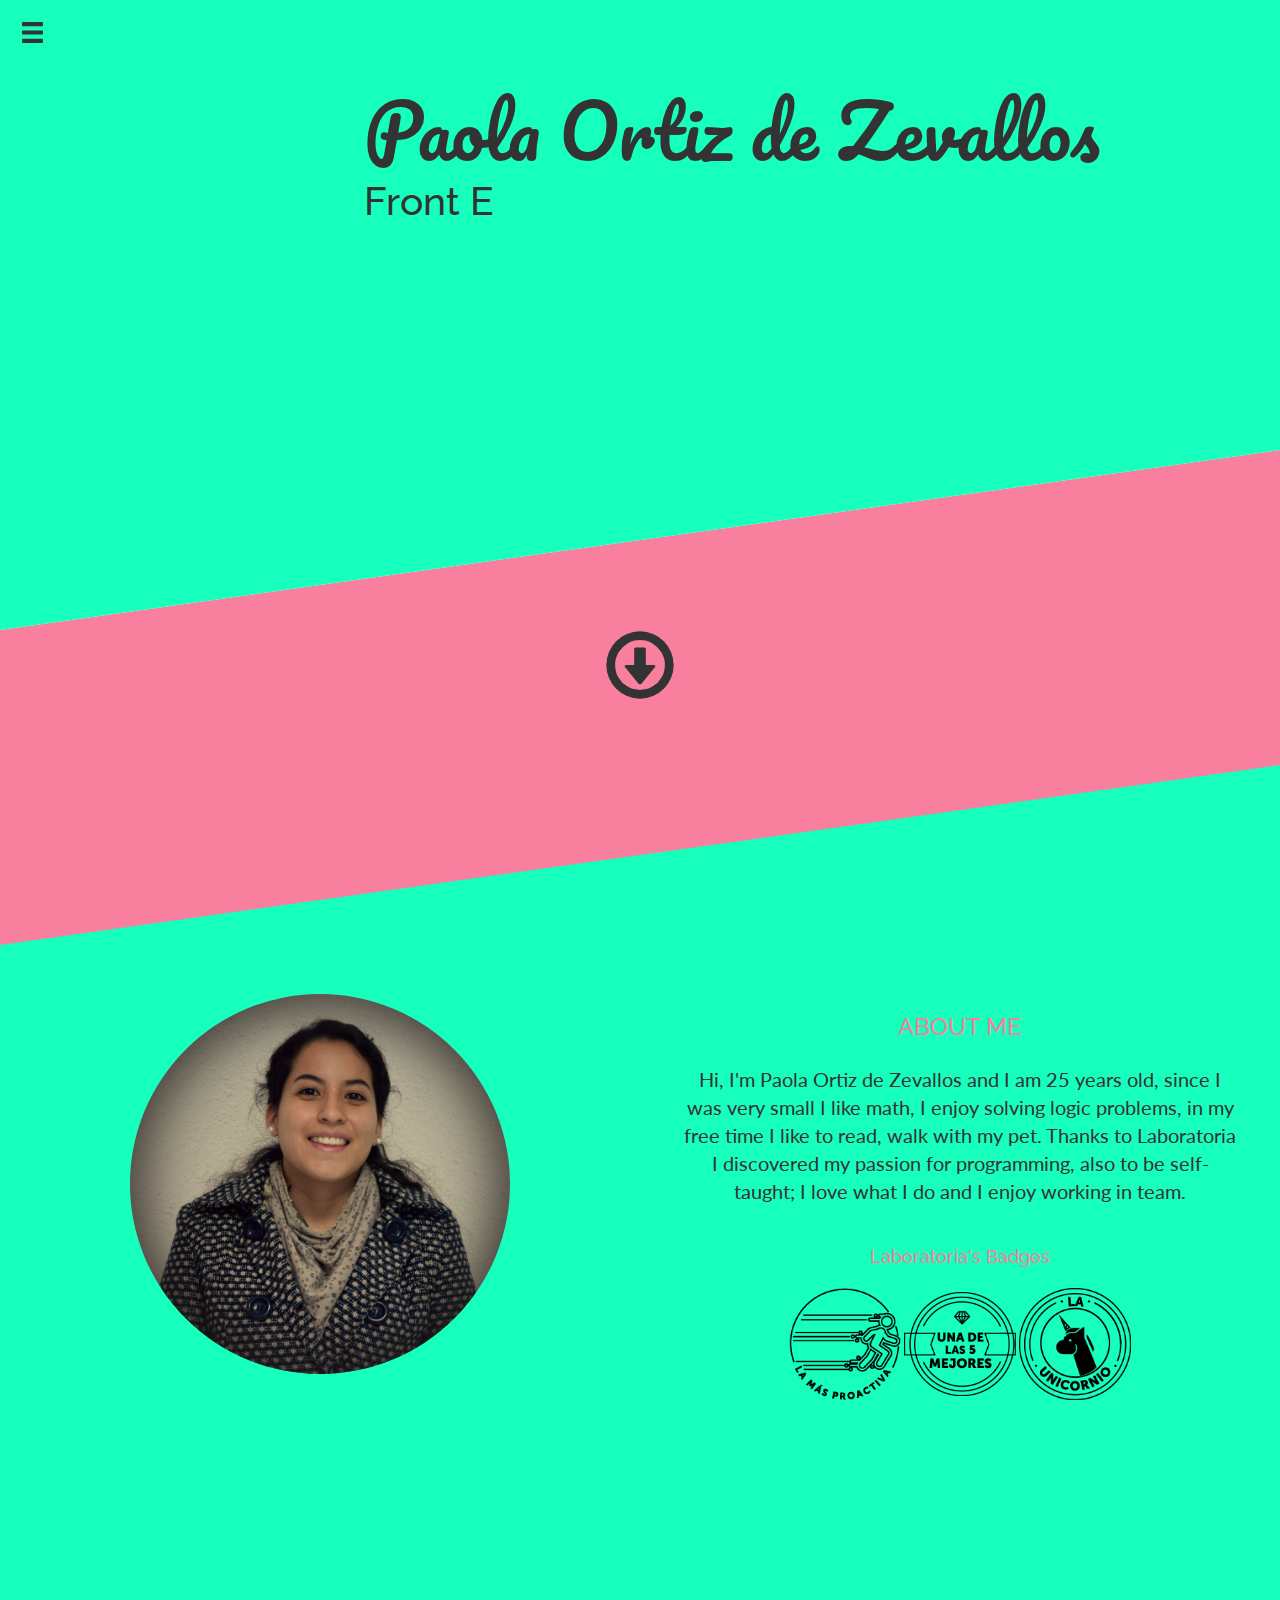
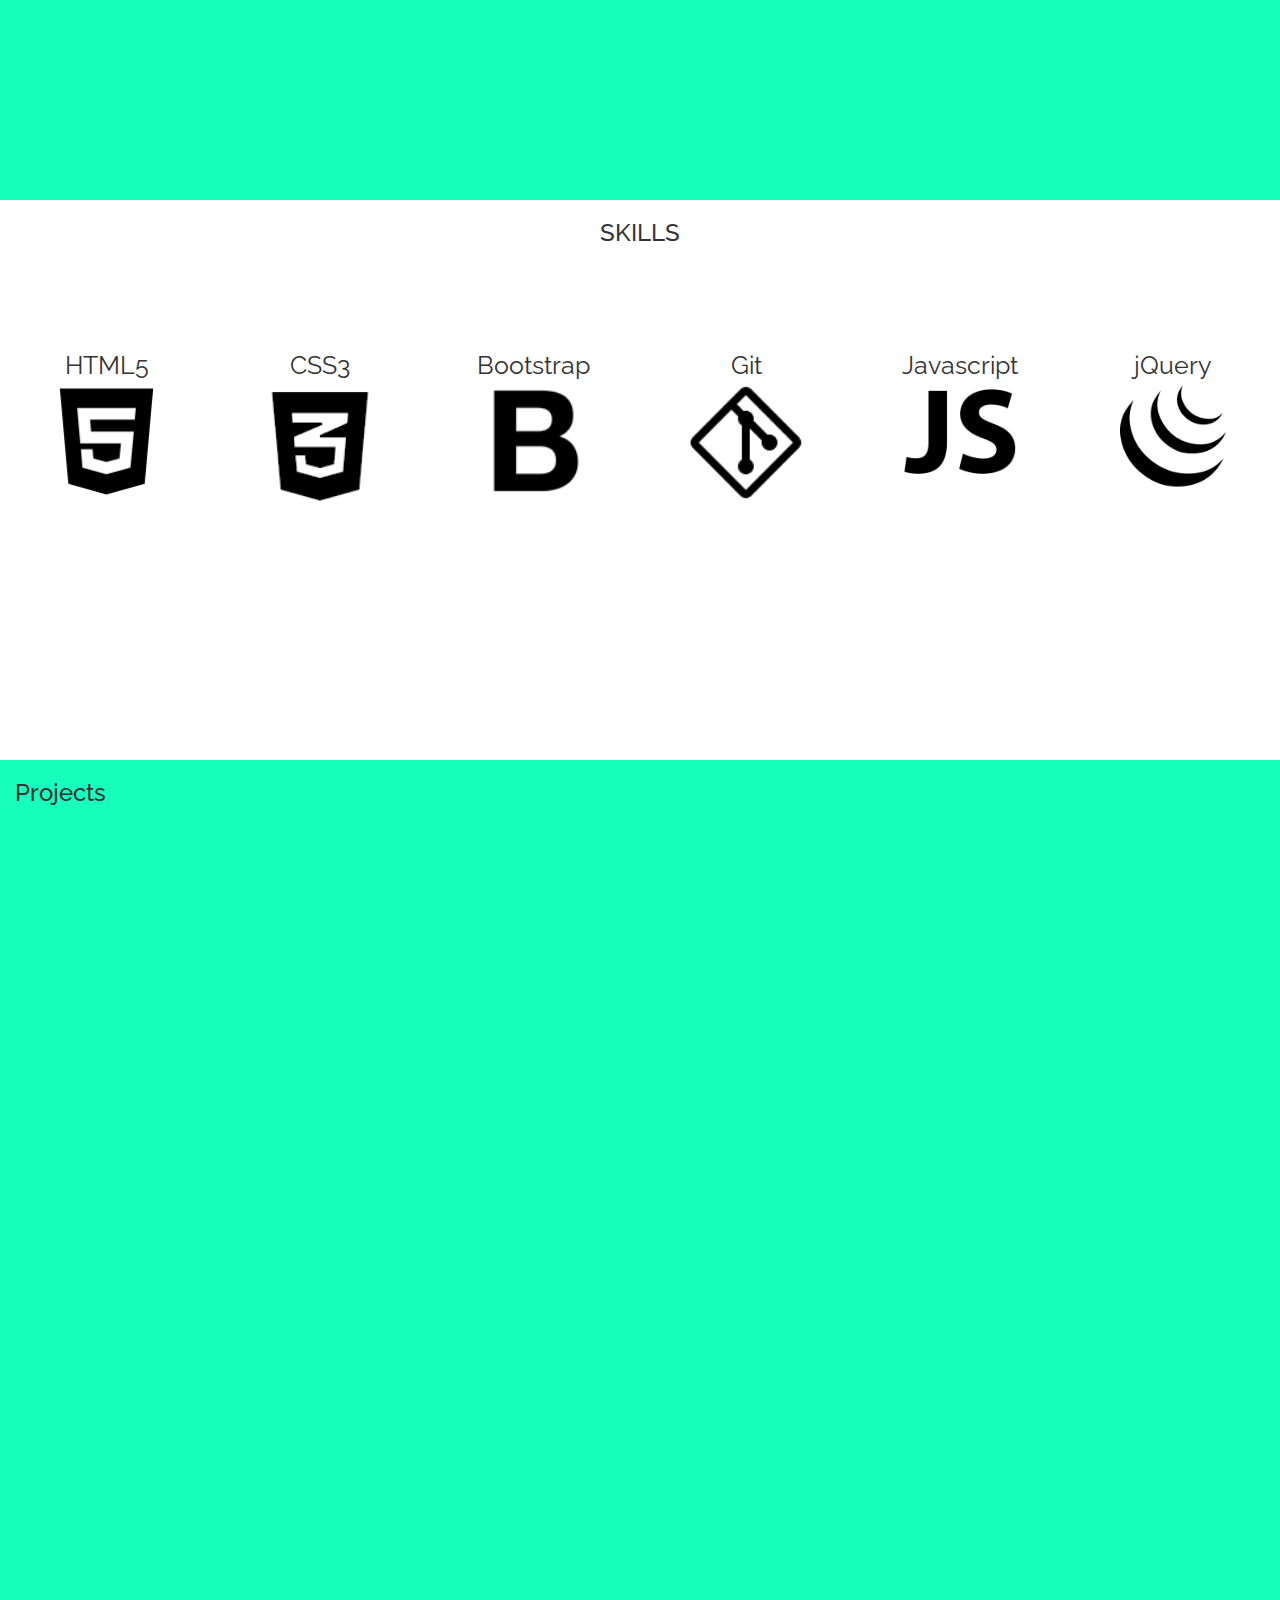
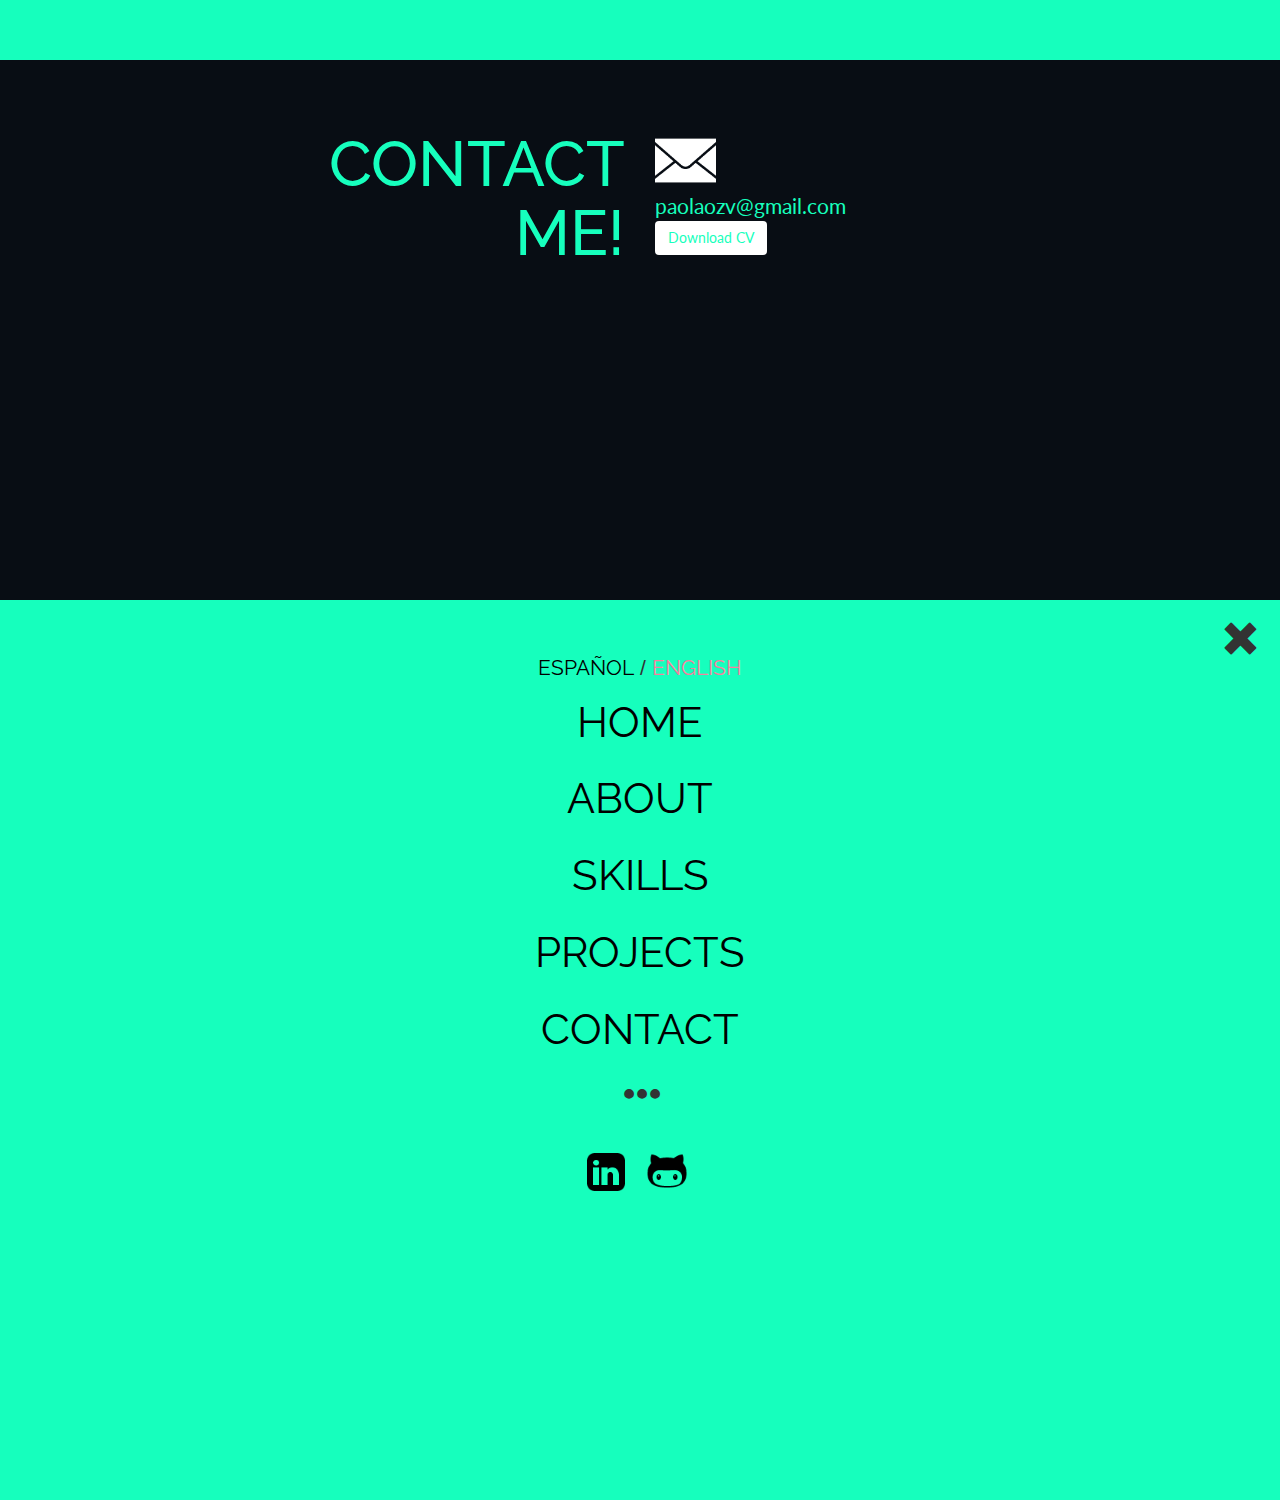
==== index.html @ b57d27dd "primeros cambios" ====
<!DOCTYPE html>
<html lang="en">
	<head>
		<meta charset="UTF-8">
		<title>Paola Ortiz de Zevallos</title>
		<meta http-equiv="X-UA-Compatible" content="IE=edge">
		<meta name="viewport" content="width=device-width, initial-scale=1">
		<link rel="shortcut icon" href="img/icon.ico">
		<link rel="stylesheet" href="css/vendor/bootstrap.min.css">
		<link rel="stylesheet" href="css/main.css">
		<link rel="stylesheet" href="css/queries.css">
		<link rel="stylesheet" href="css/vendor/animate.css">
		<link rel="stylesheet" href="css/vendor/hover.css">
		<link href="https://fonts.googleapis.com/css?family=Lato|Pacifico|Raleway:700" rel="stylesheet">
	</head>
	<body>
		<header class="header" id="home">
			<nav class="nav-corner">
				<div class="content-menu">
					<span class="glyphicon glyphicon-menu-hamburger menu"></span>
				</div>
			</nav>
			<div class="name"></div>
			<div class="title">
				<h1 class="pacific">Paola Ortiz de Zevallos</h1>
				<h4 class="study raleway txt">Front End Developer</h4>
			</div>
			<div class="gif">
				<div class="text-center icon">
					<span class="glyphicon glyphicon-download icon-down animated infinite pulse"></span>
				</div>
			</div>
		</header>
		<section id="about" class="container-fluid about">
			<div class="row pd-top">
				<div class="col-xs-12 col-sm-6 col-md-6 text-center">
					<div class="image"></div>
				</div>
				<div class="col-xs-12 col-sm-6 col-md-6 text-center pd-l">
					<h3 class="raleway rosado">ABOUT ME</h3>
					<p class="lato descrip">Hi, I'm Paola Ortiz de Zevallos and I am 25 years old, since I was very small I like math, I enjoy solving logic problems, in my free time I like to read, walk with my pet. Thanks to Laboratoria I discovered my passion for programming, also to be self-taught; I love what I do and I enjoy working in team.</p>
					<div class="pin">
						<h4 class="raleway rosado badges">Laboratoria's Badges</h4>
						<img src="img/proactiva.png" class="pines">
						<img src="img/5mejores.png" class="pines">
						<img src="img/unicornio.png" class="pines">
					</div>
				</div>
			</div>
		</section>
		<section id="skills" class="skills">
			<h3 class="text-center raleway">SKILLS</h3>
			<div class="container-fluid">
				<div class="row pd-top-skills">
					<div class="col-lg-2 col-md-2 col-sm-4 col-xs-4 text-center">
						<span class="raleway text-sk">HTML5</span><br>
						<img src="img/html.png" class="html hvr-grow-shadow">
					</div>
					<div class="col-lg-2 col-md-2 col-sm-4 col-xs-4 text-center">
						<span class="raleway text-sk">CSS3</span><br>
						<img src="img/css.png" class="css hvr-grow-shadow">
					</div>
					<div class="col-lg-2 col-md-2 col-sm-4 col-xs-4 text-center mg-bt">
						<span class="raleway text-sk">Bootstrap</span><br>
						<img src="img/bootstrap.png" class="bootstrap hvr-grow-shadow">
					</div>
					<div class="col-lg-2 col-md-2 col-sm-4 col-xs-4 text-center">
						<span class="raleway text-sk">Git</span><br>
						<img src="img/git.png" class="git hvr-grow-shadow">
					</div>
					<div class="col-lg-2 col-md-2 col-sm-4 col-xs-4 text-center">
						<span class="raleway text-sk">Javascript</span><br>
						<img src="img/js.png" class="js hvr-grow-shadow">
					</div>
					<div class="col-lg-2 col-md-2 col-sm-4 col-xs-4 text-center">
						<span class="raleway text-sk">jQuery</span><br>
						<img src="img/jquery.png" class="jquery hvr-grow-shadow">
					</div>
				</div>
			</div>
		</section>
		<section id="projects" class="container-fluid projects">
			<div class="row">
				<div class="col-xs-12 col-sm-12 col-md-6 col-lg-6">
					<h3 class="raleway">Projects</h3>
				</div>
			</div>
		</section>
		<footer id="contact" class="footer container-fluid">
			<div class="row">
				<div class="col-xs-12 col-sm-12 col-md-6 col-lg-6">
					<h3 class="raleway verde contact text-right"><span>CONTACT</span><br><span>ME!</span></h3>
				</div>
				<div class="col-xs-12 col-sm-12 col-md-6 col-lg-6">
					<img src="img/mail.png" class="mail"><br>
					<a href="mailto:paolaozv@gmail.com" class="verde lato tamanio">paolaozv@gmail.com</a><br>
					<a href="docs/cv-paola.pdf" download class="btn cv verde lato">Download CV</a>
				</div>
			</div>

				
		</footer>
		<div class="desplegable text-center">
			<span class="glyphicon glyphicon-remove remove"></span>
			<div class="idiomas text-center">
				<p class="inline raleway"><a href="index-2.html" class="esp">ESPAÑOL</a></p>
				<span>/</span>
				<p class="inline raleway"><a href="index.html" class="rosado eng">ENGLISH</a></p>
			</div>
			<div class="lista text-center">
				<ul class="decoration">
					<li><a href="#home" class="raleway">HOME</a></li>
					<li><a href="#about" class="raleway">ABOUT</a></li>
					<li><a href="#skills" class="raleway">SKILLS</a></li>
					<li><a href="#projects" class="raleway">PROJECTS</a></li>
					<li><a href="#contact" class="raleway">CONTACT</a></li>
				</ul>
			</div>
			<span class="glyphicon glyphicon-option-horizontal puntos"></span>
			<div class="text-center redes">
				<a href="https://pe.linkedin.com/in/paola-ortiz-de-zevallos" target="_blank" class="hvr-pop"> <img src="img/in.png" class="icon-menu"></a>
				<a href="https://github.com/paolaozv" target="_blank" class="hvr-pop"><img src="img/github.png" class="icon-menu"></a>
			</div>
		</div>
		
		
	
		<script type="text/javascript" src="js/vendor/jquery-3.1.1.js"></script>
		<script type="text/javascript" src="js/vendor/bootstrap.min.js"></script>
		<!--App-->
    	<script type="text/javascript" src="js/app.js"></script>
	</body>
</html>
---- css/main.css ----
* {
	box-sizing: border-box;
}

.pacific {
    font-family: "Pacifico", cursive;
}

.raleway {
    font-family: "Raleway", sans-serif;
}

.lato {
    font-family: "Lato", sans-serif;
}

.rosado {
    color: #F8809E;
}

.verde {
    color: #16FFBD;
}

/* Header */

.title {
    position: absolute;
    top: 5em;
    left: 26em;
}

.title h1 {
    font-size: 5.2em;
}

.title .study {
    font-size: 2.8em;
}

.header {
    position: relative;
    height: auto;
}

.nav-corner {
    width: 100%;
    height: 5em;
    position: fixed;
    top: 0;
    left: 0;
    z-index: 1;
    overflow: hidden;
}

.nav-corner:before {
    content: "";
    width: 100%;
    height: 100%;
    position: absolute;
    background-color: #16FFBD;
    z-index: -1;
    bottom: : 0;
    transform-origin: left bottom;
    transform: skewY(-8deg);
}

.menu {
    font-size: 1.8em;
}

.content-menu {
    padding: 1.4em;
}

.name {
    width: 100%;
    height: 70vh;
    position: relative;
    top: 0;
    left: 0;
    z-index: -3;
}

.name:after {
    content: "";
    width: 100%;
    height: 100%;
    position: absolute;
    background-color: #16FFBD;
    z-index: -4;
    top: 0;
    transform-origin: left bottom;
    transform: skewY(-8deg);
}

.icon-down {
    font-size: 5em;
}

.gif {
    width: 100%;
    height: 35vh;
    position: relative;
    top: 0;
    left: 0;
    z-index: -5;
    background-color: #16FFBD;
}

.gif:after {
    content: "";
    width: 100%;
    height: 100%;
    position: absolute;
    background-color: #F8809E;
    z-index: -4;
    top: 0;
    transform-origin: left bottom;
    transform: skewY(-8deg);
}

/* About */

.about {
    height: 95vh;
    z-index: -5;
    background-color: #16FFBD;
}

.image{
    background-image: url("../img/paola.JPG");
    background-size: cover;
    background-repeat: no-repeat;
    background-position: center;
    width: 380px;
    height: 380px;
    border-radius: 50%;
    margin: 0 auto;
    box-shadow: inset 0px 0px 55px 13px rgba(33,30,30,0.8);
}

.pd-top {
    padding-top: 3.5em;
}

.descrip {
    font-size: 1.4em;
    padding-top: 0.8em;
}

.pd-l {
    padding: 0 3em;
}

.pin {
    padding-top: 1.5em;
}

.pines {
    width: 20%;
}

.badges {
    margin-bottom: 1.2em
}

/* Skills */

.skills {
    background-color: #FFF;
    width: 100%;
    height: 60vh;
    position: relative;
}

.html {
    width: 56%;
}

.css {
    width: 58%;
}

.bootstrap {
    width: 52%;
}

.git {
    width: 64%;
}

.js {
    width: 61%;
}

.jquery {
    width: 58%;
}

.pd-top-skills {
    padding-top: 6.5em;
}

.text-sk {
    font-size: 1.8em;
}

.mg-bt {
    margin-bottom: 2em;
}

/* Projects */

.projects {
    background-color: #16FFBD;
    height: 100vh;
    width: 100%;
    position: relative;
}

/* Footer */

.footer {
    background-color: #080D14;
    width: 100%;
    height: 60vh;
    padding-top: 5em;
}

.footer h3 {
    margin: 0;
}

.contact {
    font-size: 4.5em;
}

.cv {
    background-color: #FFF;
}

.tamanio {
    font-size: 1.5em;
}

.tamanio:hover {
    text-decoration: none;
    color: #16FFBD;
}

.mail {
    width: 10%;
}

/* Menú */

.oculto {
    display: none;
}

.menu:hover  {
    color: #F8809E;
}

.desplegable {
    height: 100vh;
    width: 100%;
    background-color: #16FFBD;
    position: relative;
}

.inline {
    display: inline-block;
}

.remove {
    font-size: 2.8em;
    top: 0.5em;
    right: 0.5em;
    position: absolute;
}

.idiomas {
    padding-top: 2.5em;
    font-size: 1.5em;
}

.esp {
    color: #000;
}

.esp:hover {
    color: #F8809E;
    text-decoration: none;
}

.eng:hover {
    text-decoration: none;
    color: #F8809E;
}

.lista .decoration {
    margin: 0;
    padding: 0;
}

.decoration li {
    list-style: none;
    margin-bottom: 1.2em;
}

.decoration li a {
    color: #000;
    font-size: 3em;
}

.decoration li a:hover {
    text-decoration: none;
    color: #F8809E;
}

.icon-menu {
    width: 75%;
}

.redes {
    padding-top: 2em;
}

.puntos {
    font-size: 2.8em;
}

.remove:hover {
    color: #F8809E;
}
---- css/queries.css ----
@media (max-width: 768px) {

	.content-menu {
		width: 100%;
	}

	.title {
	    top: 4.5em;
	    left: 2em;
	}

	.title h1 {
    	font-size: 3em;
	}

	.title .study {
    	font-size: 1.8em;
	}

	.icon {
    	padding-top: 1.5em;
	}

	.name {
		height: 55vh;
	}

	.gif {
		height: 25vh;
	}

	.image {
		width: 180px;
    	height: 180px;
	}

	.descrip {
    	font-size: 1em;
	}

	.about {
		height: 118vh;
	}

	.pines {
		width: 24%;
	}

	.pd-top-skills {
	    padding-top: 3em;
	}

	.text-sk {
	    font-size: 1em;
	}

	.skills {
		height: 55vh;
	}
}

@media (max-width: 991px) {
	
}
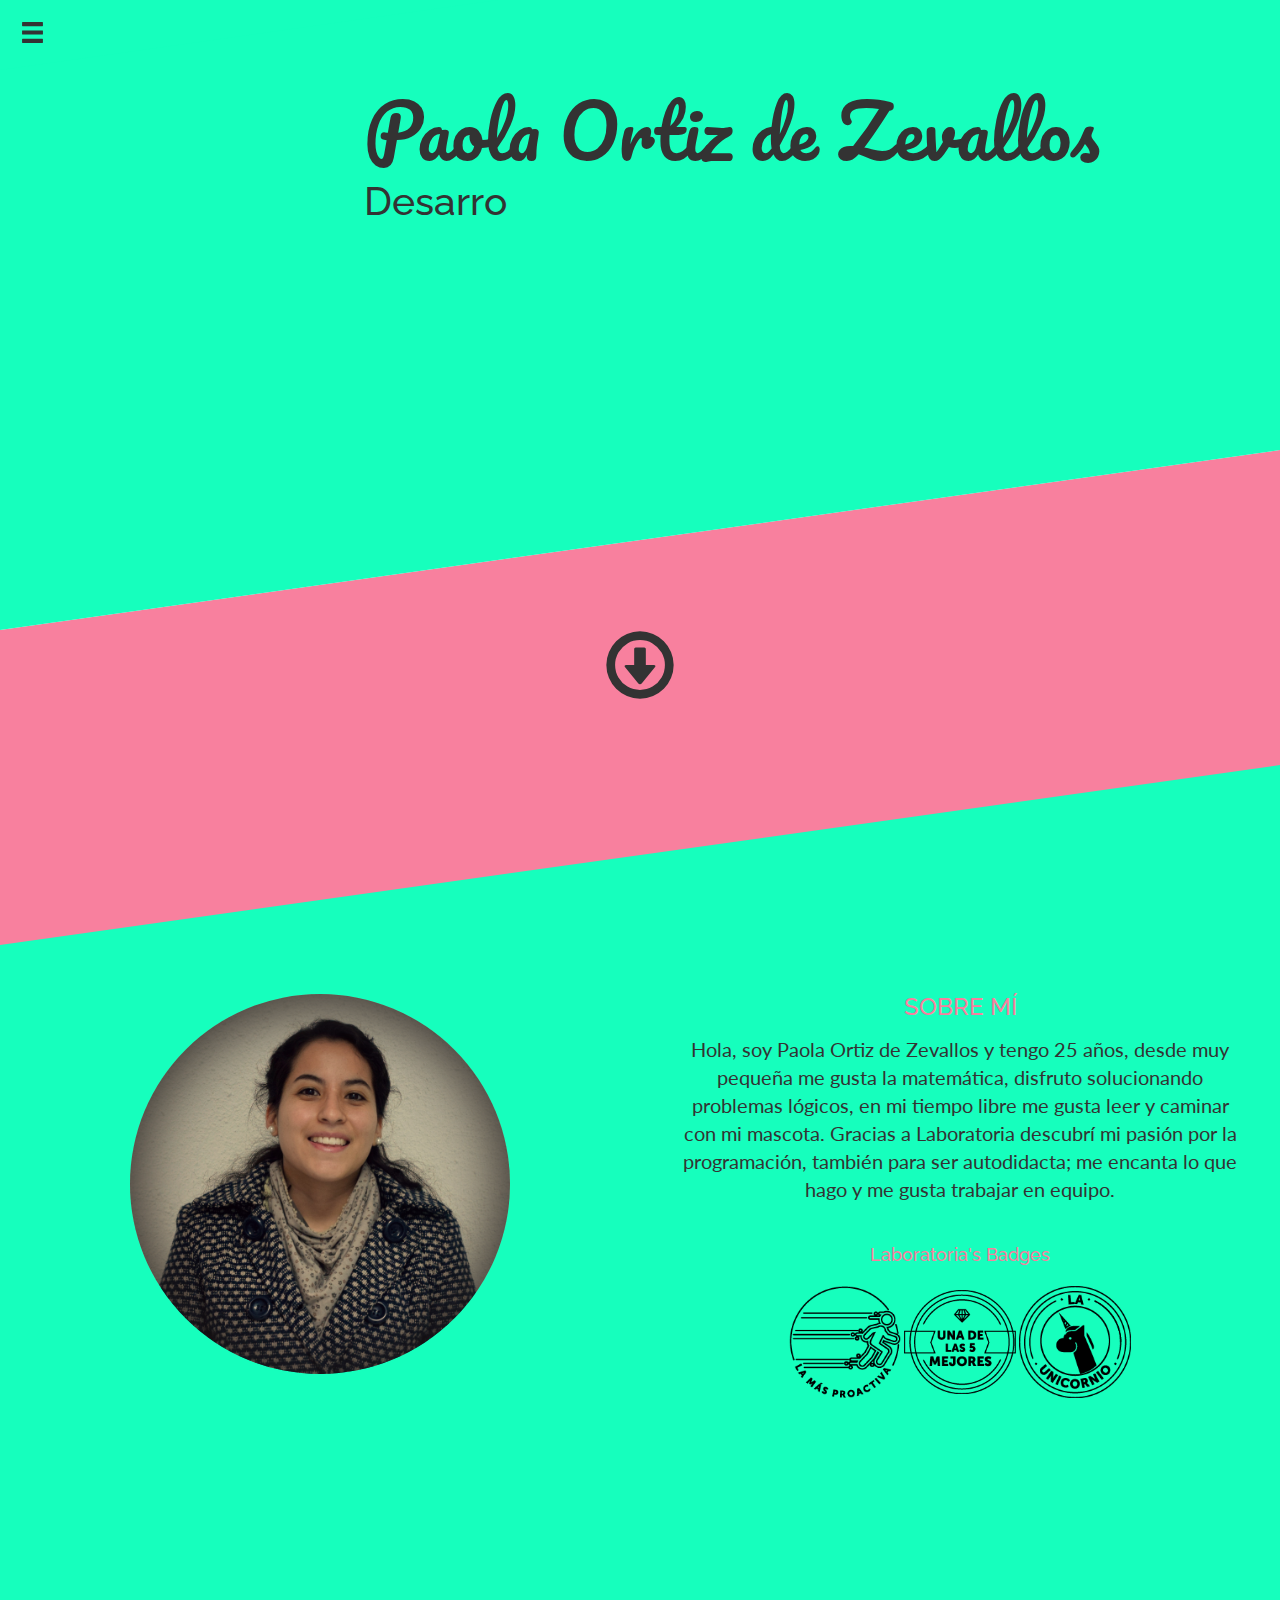
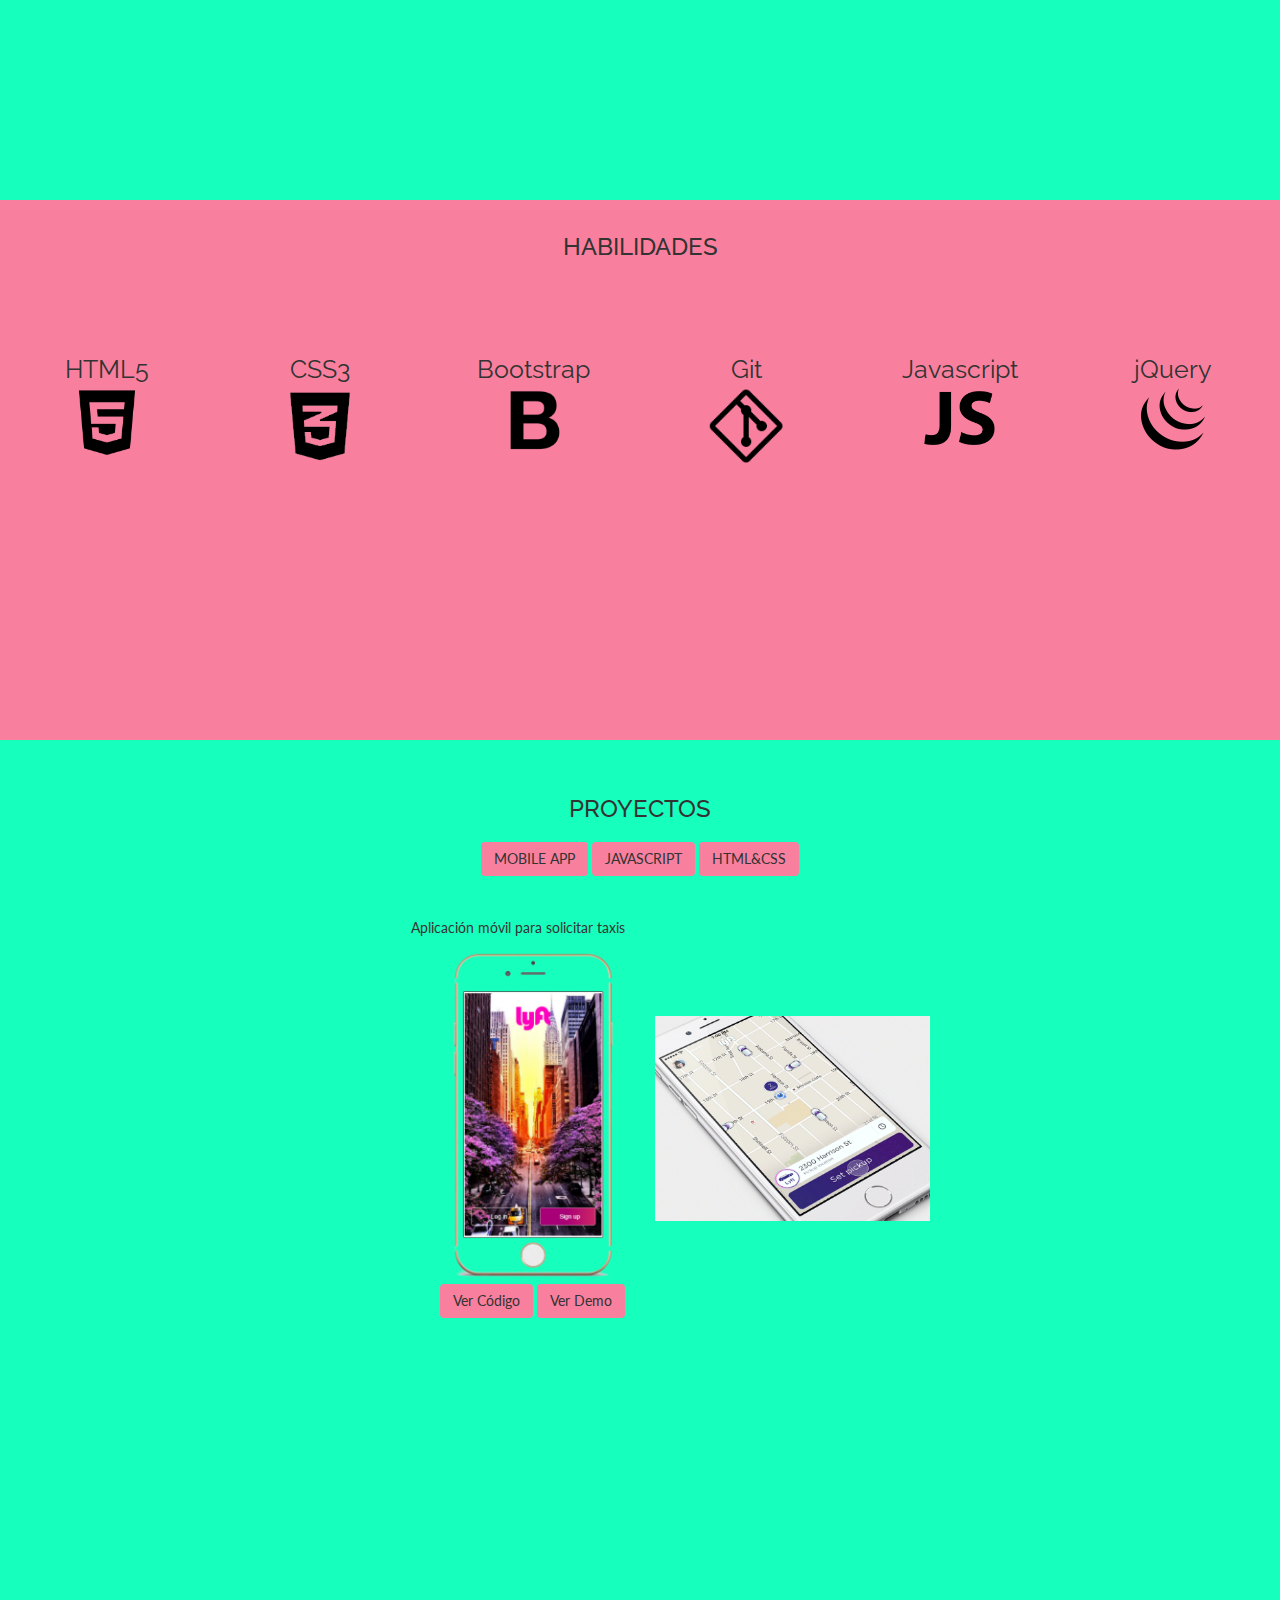
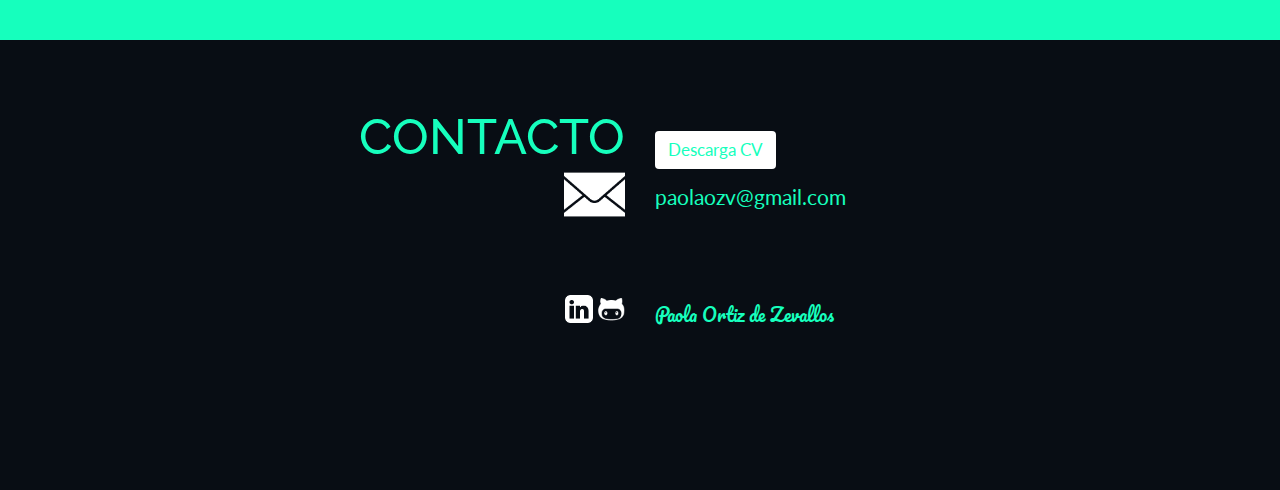
==== commit e6bd19b2: "cambios proyectos" ====
--- a/index.html
+++ b/index.html
@@ -17,13 +17,13 @@
 		<header class="header" id="home">
 			<nav class="nav-corner">
 				<div class="content-menu">
-					<span class="glyphicon glyphicon-menu-hamburger menu"></span>
+					<span class="glyphicon glyphicon-menu-hamburger menu" id="menu"></span>
 				</div>
 			</nav>
 			<div class="name"></div>
 			<div class="title">
 				<h1 class="pacific">Paola Ortiz de Zevallos</h1>
-				<h4 class="study raleway txt">Front End Developer</h4>
+				<h4 class="study raleway txt">Desarrolladora Front End</h4>
 			</div>
 			<div class="gif">
 				<div class="text-center icon">
@@ -37,8 +37,8 @@
 					<div class="image"></div>
 				</div>
 				<div class="col-xs-12 col-sm-6 col-md-6 text-center pd-l">
-					<h3 class="raleway rosado">ABOUT ME</h3>
-					<p class="lato descrip">Hi, I'm Paola Ortiz de Zevallos and I am 25 years old, since I was very small I like math, I enjoy solving logic problems, in my free time I like to read, walk with my pet. Thanks to Laboratoria I discovered my passion for programming, also to be self-taught; I love what I do and I enjoy working in team.</p>
+					<h3 class="raleway rosado">SOBRE MÍ</h3>
+					<p class="lato descrip">Hola, soy Paola Ortiz de Zevallos y tengo 25 años, desde muy pequeña me gusta la matemática, disfruto solucionando problemas lógicos, en mi tiempo libre me gusta leer y caminar con mi mascota. Gracias a Laboratoria descubrí mi pasión por la programación, también para ser autodidacta; me encanta lo que hago y me gusta trabajar en equipo.</p>
 					<div class="pin">
 						<h4 class="raleway rosado badges">Laboratoria's Badges</h4>
 						<img src="img/proactiva.png" class="pines">
@@ -49,7 +49,7 @@
 			</div>
 		</section>
 		<section id="skills" class="skills">
-			<h3 class="text-center raleway">SKILLS</h3>
+			<h3 class="text-center raleway">HABILIDADES</h3>
 			<div class="container-fluid">
 				<div class="row pd-top-skills">
 					<div class="col-lg-2 col-md-2 col-sm-4 col-xs-4 text-center">
@@ -80,51 +80,157 @@
 			</div>
 		</section>
 		<section id="projects" class="container-fluid projects">
-			<div class="row">
-				<div class="col-xs-12 col-sm-12 col-md-6 col-lg-6">
-					<h3 class="raleway">Projects</h3>
+			<div class="top text-center">
+				<h3 class="raleway">PROYECTOS</h3>
+				<button type="button" class="boton btn lato" id="mobile">MOBILE APP</button>
+				<button type="button" class="boton btn lato" id="js">JAVASCRIPT</button>
+				<button type="button" class="boton btn lato" id="html">HTML&CSS</button>
+			</div>
+			<div id="app" class="row padding">
+				<div class="col-xs-12 col-sm-12 col-md-6 col-lg-6 right">
+					<p class="lato">Aplicación móvil para solicitar taxis</p>
+					<img src="img/lyft-m.png" class="mockup"><br>
+					<a href="https://github.com/paolaozv/lyft" target="_blank" class="btn lato code">Ver Código</a>
+					<a href="https://paolaozv.github.io/lyft/" target="_blank" class="btn lato code">Ver Demo</a>
+				</div>
+				<div class="col-xs-12 col-sm-12 col-md-6 col-lg-6 pdding">
+					<img src="img/lyft.gif" alt="Lyft" class="lyft">
+				</div>
+			</div>
+			<div class="oculto top-row" id="javascript">
+				<div class="row">
+					<div class="col-lg-6 col-md-6 col-sm-6 col-xs-6">
+						<div class="trabajos twitter der">
+							<div class="info">
+								<h4 class="lato">Twitter</h4>
+								<h5 class="tools lato">Herramientas: HTML5, CSS3, Javascript</h5>
+								<a href="https://github.com/paolaozv/twitter" target="_blank" class="links btn">Ver Código</a>
+								<a href="https://paolaozv.github.io/twitter" target="_blank" class="links btn">Ver Demo</a>
+							</div>
+						</div>
+					</div>
+					<div class="col-lg-6 col-md-6 col-sm-6 col-xs-6">
+						<div class="trabajos to-do izq">
+							<div class="info">
+								<h4 class="">To Do App</h4>
+								<h5 class="tool">Herramientas: HTML5, CSS3, Materialize, Javascript</h5>
+								<h5 class="tools">Página responsive</h5>
+								<a href="https://github.com/paolaozv/to-do-app" target="_blank" class="links btn">Ver Código</a>
+								<a href="https://paolaozv.github.io/to-do-app" target="_blank" class="links btn">Ver Demo</a>
+							</div>
+						</div>
+					</div>
+				</div>
+				<div class="row">
+					<div class="col-lg-6 col-md-6 col-sm-6 col-xs-6">
+						<div class="trabajos whatsapp der">
+							<div class="info">
+								<h4 class="">Whatsapp</h4>
+								<h5 class="tools">Herramientas: Javascript</h5>
+								<a href="https://github.com/paolaozv/whatsapp-web" target="_blank" class="links btn">Ver Código</a>
+								<a href="https://paolaozv.github.io/whatsapp-web" target="_blank" class="links btn">Ver Demo</a>
+							</div>
+						</div>
+					</div>
+					<div class="col-lg-6 col-md-6 col-sm-6 col-xs-6">
+						<div class="trabajos trello izq">
+							<div class="info">
+								<h4 class="">Trello</h4>
+								<h5 class="tools">Herramientas: HTML5, CSS3, Bootstrap, Javascript</h5>
+								<a href="https://github.com/paolaozv/trello" target="_blank" class="links btn">Ver Código</a>
+								<a href="https://paolaozv.github.io/trello" target="_blank" class="links btn">Ver Demo</a>
+							</div>
+						</div>
+					</div>
+				</div>
+			</div>
+			<div id="htmlCss" class="oculto top-row">
+				<div class="row pd-pag">
+					<div class="col-lg-6 col-md-6 col-sm-6 col-xs-6">
+						<div class="trabajos danza der">
+							<div class="info">
+								<h4 class="texto title-work">Escuela de Danza</h4>
+								<h5 class="tools">Herramientas: HTML5, CSS3</h5>
+								<a href="https://github.com/paolaozv/escuela-de-danza" target="_blank" class="links btn">Ver Código</a>
+								<a href="https://paolaozv.github.io/escuela-de-danza" target="_blank" class="links btn">Ver Demo</a>
+							</div>
+						</div>
+					</div>
+					<div class="col-lg-6 col-md-6 col-sm-6 col-xs-6">
+						<div class="trabajos comunidad izq">
+							<div class="info">
+								<h4 class="">Comunidad Sostenible</h4>
+								<h5 class="tools">Herramientas: HTML5, CSS3</h5>
+								<a href="https://github.com/paolaozv/comunidad-sostenible" target="_blank" class="links btn">Ver Código</a>
+								<a href="https://paolaozv.github.io/comunidad-sostenible" target="_blank" class="links btn">Ver Demo</a>
+							</div>
+						</div>
+					</div>
+				</div>
+				<div class="row">
+					<div class="col-lg-6 col-md-6 col-sm-6 col-xs-6">
+						<div class="trabajos blog der">
+							<div class="info">
+								<h4 class="">Responsive Blog</h4>
+								<h5 class="tool">Herramientas: HTML5, CSS3, Grid System</h5>
+								<h5 class="tools">Página responsive</h5>
+								<a href="https://github.com/paolaozv/responsive-blog" target="_blank" class="links btn">Ver Código</a>
+								<a href="https://paolaozv.github.io/responsive-blog" target="_blank" class="links btn">Ver Demo</a>
+							</div>
+						</div>
+					</div>
+					<div class="col-lg-6 col-md-6 col-sm-6 col-xs-6">
+						<div class="trabajos user izq">
+							<div class="info">
+								<h4 class="">User Testing</h4>
+								<h5 class="tool">Herramientas: HTML5, CSS3, Bootstrap</h5>
+								<h5 class="tools">Página responsive</h5>
+								<a href="https://github.com/paolaozv/user-testing" target="_blank" class="links btn">Ver Código</a>
+								<a href="https://paolaozv.github.io/user-testing" target="_blank" class="links btn">Ver Demo</a>
+							</div>
+						</div>
+					</div>
 				</div>
 			</div>
 		</section>
 		<footer id="contact" class="footer container-fluid">
 			<div class="row">
-				<div class="col-xs-12 col-sm-12 col-md-6 col-lg-6">
-					<h3 class="raleway verde contact text-right"><span>CONTACT</span><br><span>ME!</span></h3>
-				</div>
-				<div class="col-xs-12 col-sm-12 col-md-6 col-lg-6">
-					<img src="img/mail.png" class="mail"><br>
-					<a href="mailto:paolaozv@gmail.com" class="verde lato tamanio">paolaozv@gmail.com</a><br>
-					<a href="docs/cv-paola.pdf" download class="btn cv verde lato">Download CV</a>
-				</div>
-			</div>
-
-				
+				<div class="col-xs-12 col-sm-12 col-md-6 col-lg-6 right">
+					<h3 class="raleway verde contact right">CONTACTO</h3>
+					<img src="img/mail.png" class="mail">
+				</div>
+				<div class="col-xs-12 col-sm-12 col-md-6 col-lg-6 correo">
+					<a href="docs/cv-paola.pdf" download class="btn cv verde lato">Descarga CV</a><br>
+					<a href="mailto:paolaozv@gmail.com" class="verde lato tamanio">paolaozv@gmail.com</a>
+				</div>
+			</div>
+			<div class="text-center row pd-fot">
+				<div class="col-xs-12 col-sm-12 col-md-6 col-lg-6 right">
+					<a href="https://pe.linkedin.com/in/paola-ortiz-de-zevallos" target="_blank" class="hvr-pop"><img src="img/in2.png" class="icon-footer"></a>
+					<a href="https://github.com/paolaozv" target="_blank" class="hvr-pop"><img src="img/github2.png" class="icon-git"></a>
+				</div>
+				<div class="col-xs-12 col-sm-12 col-md-6 col-lg-6 left">
+					<h4 class="pacific verde">Paola Ortiz de Zevallos</h4>
+				</div>
+			</div>
 		</footer>
-		<div class="desplegable text-center">
+		<div class="desplegable text-center oculto">
 			<span class="glyphicon glyphicon-remove remove"></span>
-			<div class="idiomas text-center">
-				<p class="inline raleway"><a href="index-2.html" class="esp">ESPAÑOL</a></p>
-				<span>/</span>
-				<p class="inline raleway"><a href="index.html" class="rosado eng">ENGLISH</a></p>
-			</div>
 			<div class="lista text-center">
 				<ul class="decoration">
-					<li><a href="#home" class="raleway">HOME</a></li>
-					<li><a href="#about" class="raleway">ABOUT</a></li>
-					<li><a href="#skills" class="raleway">SKILLS</a></li>
-					<li><a href="#projects" class="raleway">PROJECTS</a></li>
-					<li><a href="#contact" class="raleway">CONTACT</a></li>
+					<li><a href="#home" class="raleway" id="liUno">INICIO</a></li>
+					<li><a href="#about" class="raleway" id="liDos">SOBRE MÍ</a></li>
+					<li><a href="#skills" class="raleway" id="liTres">HABILIDADES</a></li>
+					<li><a href="#projects" class="raleway" id="liCuatro">PROYECTOS</a></li>
+					<li><a href="#contact" class="raleway" id="liCinco">CONTACTO</a></li>
 				</ul>
 			</div>
 			<span class="glyphicon glyphicon-option-horizontal puntos"></span>
 			<div class="text-center redes">
-				<a href="https://pe.linkedin.com/in/paola-ortiz-de-zevallos" target="_blank" class="hvr-pop"> <img src="img/in.png" class="icon-menu"></a>
+				<a href="https://pe.linkedin.com/in/paola-ortiz-de-zevallos" target="_blank" class="hvr-pop"><img src="img/in.png" class="icon-menu"></a>
 				<a href="https://github.com/paolaozv" target="_blank" class="hvr-pop"><img src="img/github.png" class="icon-menu"></a>
 			</div>
 		</div>
-		
-		
-	
 		<script type="text/javascript" src="js/vendor/jquery-3.1.1.js"></script>
 		<script type="text/javascript" src="js/vendor/bootstrap.min.js"></script>
 		<!--App-->
--- a/css/main.css
+++ b/css/main.css
@@ -2,6 +2,10 @@
 	box-sizing: border-box;
 }
 
+h3 {
+    margin: 0;
+}
+
 .pacific {
     font-family: "Pacifico", cursive;
 }
@@ -20,6 +24,10 @@
 
 .verde {
     color: #16FFBD;
+}
+
+.black {
+    color: #000;
 }
 
 /* Header */
@@ -168,34 +176,35 @@
 /* Skills */
 
 .skills {
-    background-color: #FFF;
+    background-color: #F8809E;
     width: 100%;
     height: 60vh;
     position: relative;
+    padding-top: 2.4em;
 }
 
 .html {
-    width: 56%;
+    width: 34%;
 }
 
 .css {
-    width: 58%;
+    width: 36%;
 }
 
 .bootstrap {
-    width: 52%;
+    width: 30%;
 }
 
 .git {
-    width: 64%;
+    width: 42%;
 }
 
 .js {
-    width: 61%;
+    width: 39%;
 }
 
 .jquery {
-    width: 58%;
+    width: 35%;
 }
 
 .pd-top-skills {
@@ -210,22 +219,14 @@
     margin-bottom: 2em;
 }
 
-/* Projects */
-
-.projects {
-    background-color: #16FFBD;
-    height: 100vh;
-    width: 100%;
-    position: relative;
-}
-
 /* Footer */
 
 .footer {
     background-color: #080D14;
     width: 100%;
-    height: 60vh;
+    height: 50vh;
     padding-top: 5em;
+    position: relative;
 }
 
 .footer h3 {
@@ -233,11 +234,13 @@
 }
 
 .contact {
-    font-size: 4.5em;
+    font-size: 3.5em;
 }
 
 .cv {
     background-color: #FFF;
+    font-size: 1.2em;
+    margin-bottom: 0.8em;
 }
 
 .tamanio {
@@ -253,6 +256,31 @@
     width: 10%;
 }
 
+.icon-footer {
+    width: 28%;
+}
+
+.icon-git {
+    width: 100%;
+    margin-left: -4em;
+}
+
+.correo {
+    padding-top: 1.5em;
+}
+
+.pd-fot {
+    padding-top: 5em;
+}
+
+.right {
+    text-align: right;
+}
+
+.left {
+    text-align: left;
+}
+
 /* Menú */
 
 .oculto {
@@ -267,7 +295,10 @@
     height: 100vh;
     width: 100%;
     background-color: #16FFBD;
-    position: relative;
+    position: fixed;
+    z-index: 5;
+    top: 0;
+    overflow-y: hidden;
 }
 
 .inline {
@@ -281,23 +312,8 @@
     position: absolute;
 }
 
-.idiomas {
-    padding-top: 2.5em;
-    font-size: 1.5em;
-}
-
-.esp {
-    color: #000;
-}
-
-.esp:hover {
-    color: #F8809E;
-    text-decoration: none;
-}
-
-.eng:hover {
-    text-decoration: none;
-    color: #F8809E;
+.lista {
+    padding-top: 5em;
 }
 
 .lista .decoration {
@@ -330,8 +346,123 @@
 
 .puntos {
     font-size: 2.8em;
+    color: #000;
 }
 
 .remove:hover {
     color: #F8809E;
+}
+
+.oculto {
+    display: none;
+}
+
+/* Projects */
+
+.projects {
+    background-color: #16FFBD;
+    height: 100vh;
+    width: 100%;
+    position: relative;
+}
+
+.top {
+    padding-top: 4em;
+}
+
+.boton {
+    background-color: #F8809E;
+    font-family: "Lato", sans-serif;
+}
+
+.mockup {
+    width: 30%;
+}
+
+.hi {
+    width: 30%;
+}
+
+.lyft {
+    width: 45%;
+}
+
+.code {
+    background-color: #F8809E;
+    color: #333;
+}
+
+.padding {
+    padding-top: 3em;
+}
+
+.pdding {
+    padding-top: 7em;
+}
+
+.info {
+    display: none;
+    height: 180px;
+}
+
+.trabajos:hover .info {
+    display: block;
+}
+
+.trabajos {
+    width: 50%;
+    position: relative;
+    background-repeat: no-repeat;
+    background-size: cover;
+    background-position: center;
+    height: 180px;
+    margin: 0 auto;
+}
+
+.der {
+    margin-right: 0;
+}
+
+.izq {
+    margin-left: 0;
+}
+
+.danza {
+    background-image: url("../img/escuela-de-danza.png");
+}
+
+.comunidad {
+    background-image: url("../img/comunidad-sostenible.png");
+}
+
+.blog {
+    background-image: url("../img/responsive-blog.png");
+}
+
+.user {
+    background-image: url("../img/user-testing.png");
+}
+
+.twitter {
+    background-image: url("../img/twitter.png");
+}
+
+.to-do {
+    background-image: url("../img/to-do-app.png");
+}
+
+.whatsapp {
+    background-image: url("../img/whatsapp.png");
+}
+
+.trello {
+    background-image: url("../img/trello.png");
+}
+
+.top-row {
+    padding-top: 4.5em;
+}
+
+.top h3 {
+    margin-bottom: 0.8em;
 }--- a/css/queries.css
+++ b/css/queries.css
@@ -57,6 +57,66 @@
 	.skills {
 		height: 55vh;
 	}
+
+	.remove {
+		font-size: 2em;
+	}
+
+	.decoration li a {
+	    color: #000;
+	    font-size: 2em;
+	}
+
+	.contact {
+    	font-size: 2.5em;
+	}
+
+	.mail {
+		width: 20%;
+	}
+
+	.correo {
+		text-align: center;
+		padding-top: 2em;
+	}
+
+	.footer {
+		padding-top: 2em;
+		height: 70vh;
+	}
+
+	.pd-fot {
+ 	   padding-top: 3em;
+	}
+
+	.right {
+		text-align: center;
+	}
+
+	.left {
+		text-align: center;
+	}
+
+	.padding {
+		padding-top: 2em;
+	}
+
+	.pdding {
+		padding-top: 2em;
+		text-align: center;
+	}
+
+	.projects {
+		height: 105vh;
+	}
+
+	.trabajos {
+		width: 100%;
+	}
+
+	.top-row {
+		padding-top: 2.5em;
+	}
 }
 
 @media (max-width: 991px) {
